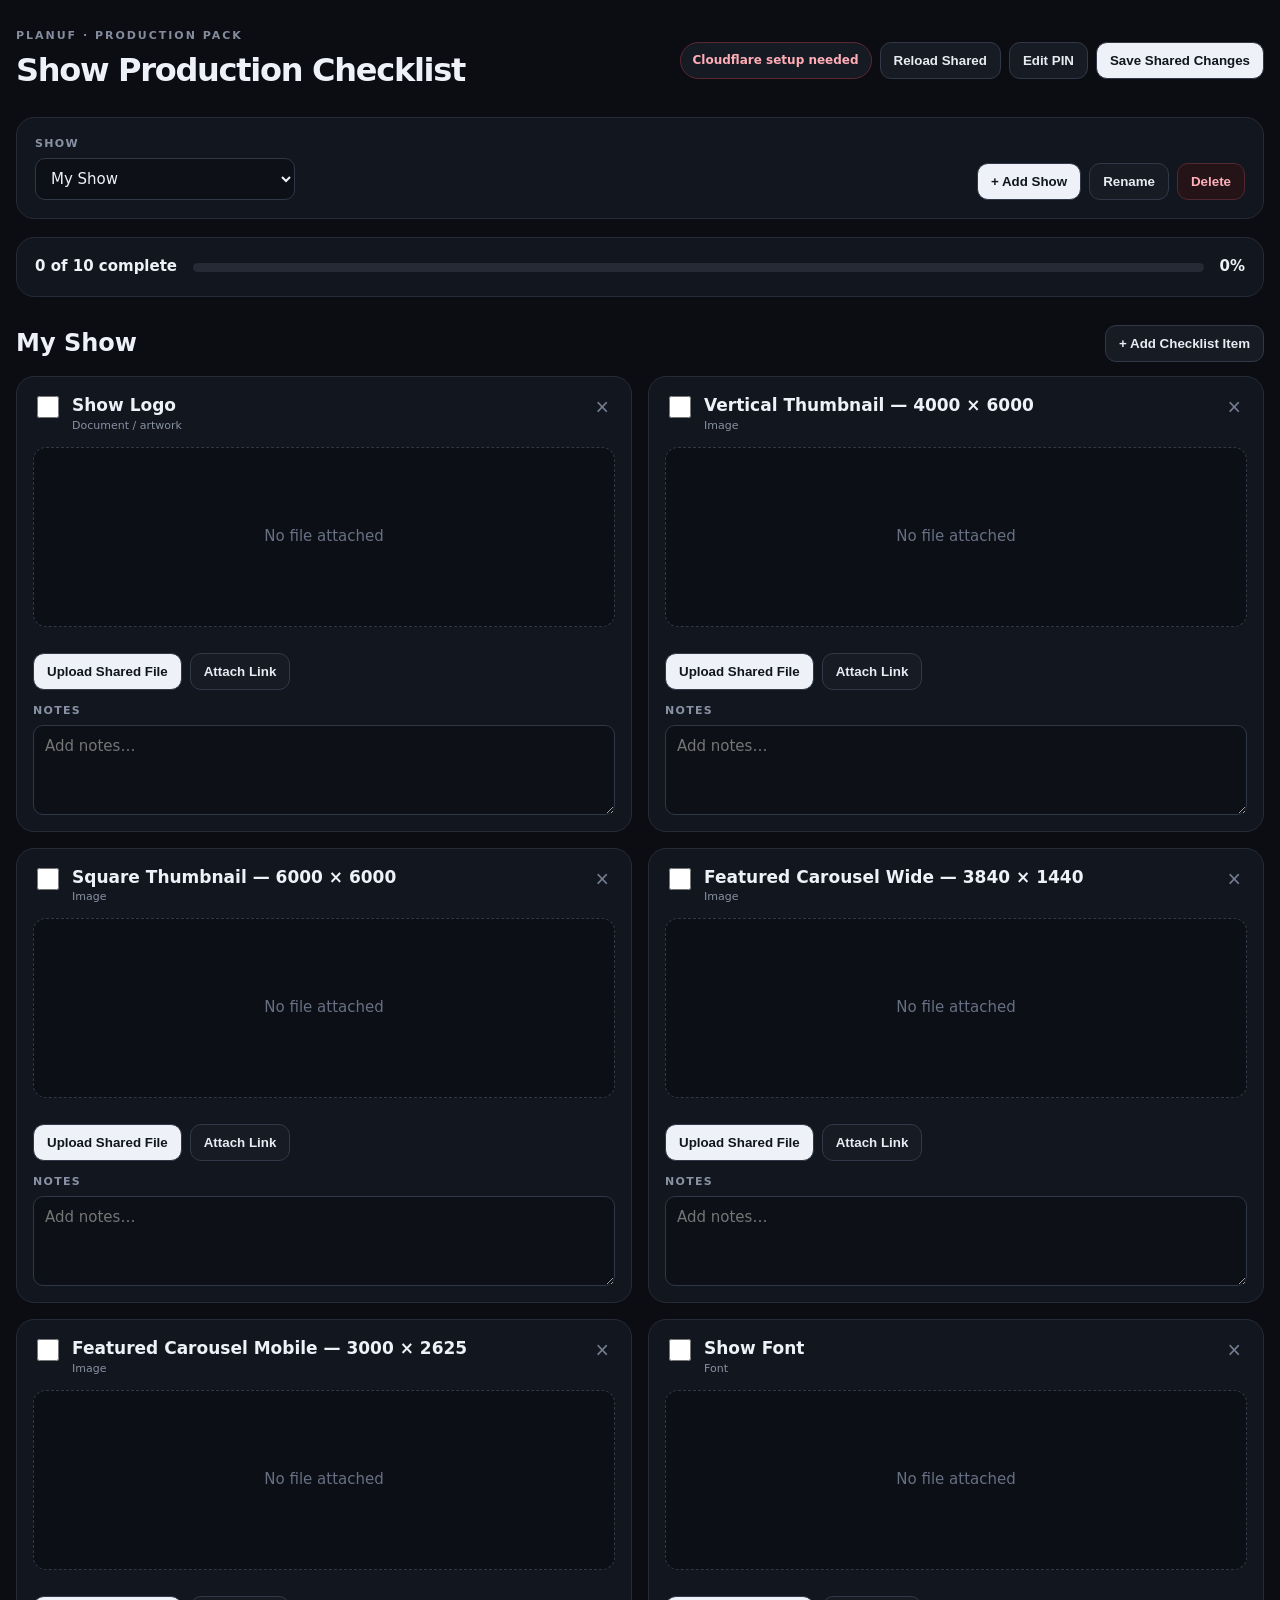
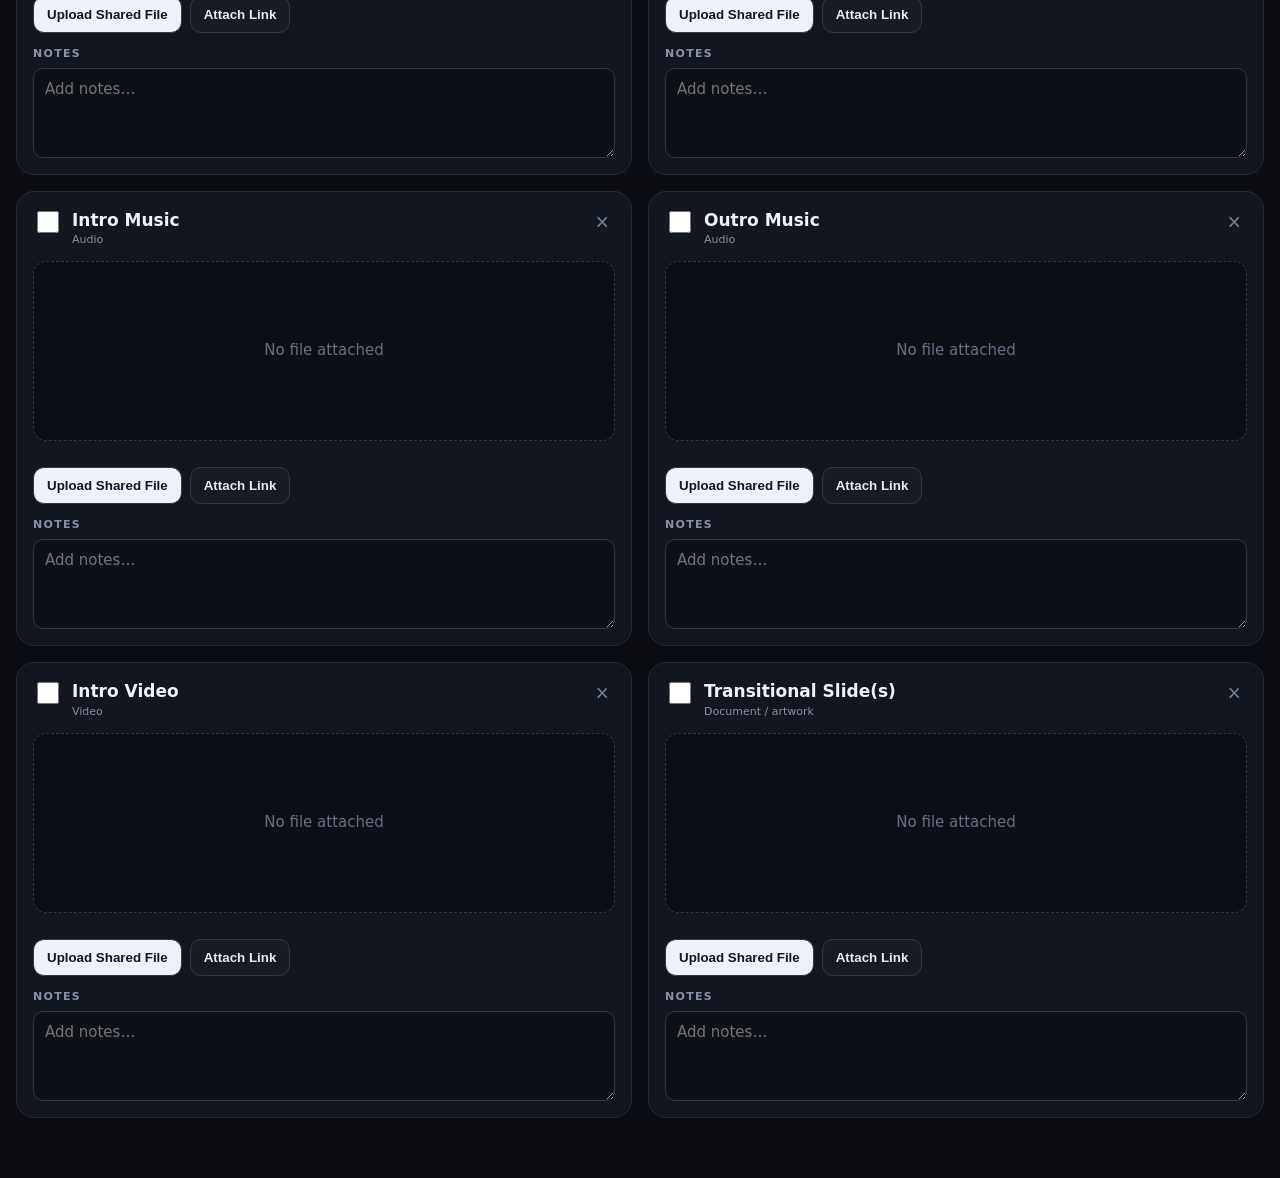
==== checklist/index.html @ 53fc4f77 "Create Planuf app hub and isolate production apps" ====
<!doctype html>
<html lang="en">
<head>
<meta charset="utf-8"><meta name="viewport" content="width=device-width,initial-scale=1"><meta name="theme-color" content="#10131a">
<title>Show Production Checklist</title>
<style>
*{box-sizing:border-box}body{margin:0;background:#0b0d12;color:#eef1f7;font:15px/1.45 Inter,system-ui,-apple-system,sans-serif}.shell{width:min(1280px,calc(100% - 32px));margin:auto;padding:28px 0 60px}.top{display:flex;gap:20px;align-items:center;justify-content:space-between;margin-bottom:24px}.eyebrow{font-size:11px;letter-spacing:.18em;color:#838b9d;font-weight:800}.top h1{margin:3px 0 0;font-size:32px;letter-spacing:-.04em}.actions,.toolbar{display:flex;gap:8px;flex-wrap:wrap}.btn{border:1px solid #313847;background:#eef1f7;color:#11151d;padding:10px 13px;border-radius:11px;font-weight:800;cursor:pointer}.btn.alt{background:#171b24;color:#e8ebf2}.btn.danger{background:#241417;color:#ffb0bb;border-color:#522831}.status{border:1px solid #303646;background:#161a22;color:#9da6b8;border-radius:999px;padding:9px 12px;font-size:12px;font-weight:800}.status.dirty{color:#ffd58a;border-color:#5a4728}.status.ok{color:#92e3b2;border-color:#28503b}.status.bad{color:#ffadb7;border-color:#5d2931}.panel{background:#12161e;border:1px solid #252b37;border-radius:18px;padding:18px}.showbar{display:flex;gap:14px;align-items:end;justify-content:space-between;margin-bottom:18px}.field{display:grid;gap:6px}.field span,.notes span{font-size:11px;text-transform:uppercase;letter-spacing:.12em;color:#8992a5;font-weight:800}select,input,textarea{width:100%;background:#0d1016;color:#eef1f7;border:1px solid #303746;border-radius:10px;padding:10px 11px;font:inherit}.showpick{min-width:260px}.progress{display:grid;grid-template-columns:auto 1fr auto;gap:16px;align-items:center;margin-bottom:28px}.track{height:9px;background:#252a34;border-radius:999px;overflow:hidden}.bar{height:100%;background:#e7eaf0;width:0}.heading{display:flex;justify-content:space-between;align-items:center;margin:0 0 14px}.heading h2{margin:0;font-size:24px}.grid{display:grid;grid-template-columns:repeat(2,minmax(0,1fr));gap:16px}.card{background:#12161e;border:1px solid #252b37;border-radius:18px;padding:16px;display:grid;gap:13px}.cardhead{display:grid;grid-template-columns:auto 1fr auto;gap:10px;align-items:start}.card h3{margin:0;font-size:17px}.kind{font-size:11px;color:#8891a4}.check{width:22px;height:22px}.x{border:0;background:transparent;color:#737d91;font-size:23px;cursor:pointer}.preview{min-height:180px;background:#0c0f15;border:1px dashed #313847;border-radius:13px;display:grid;place-items:center;overflow:hidden;color:#677084;text-align:center;padding:12px}.preview img,.preview video{max-width:100%;max-height:320px}.preview audio{width:100%}.preview iframe{width:100%;height:300px;border:0;background:white}.fontsample{font-size:38px;line-height:1.1;text-align:center;padding:20px}.meta{font-size:12px;color:#8992a5;overflow-wrap:anywhere}.assetbuttons{display:flex;gap:8px;flex-wrap:wrap}.notes{display:grid;gap:6px}.notes textarea{min-height:90px;resize:vertical}.empty{padding:50px;text-align:center;color:#747d90;border:1px dashed #303746;border-radius:18px}.toastbox{position:fixed;right:18px;bottom:18px;display:grid;gap:8px;z-index:20}.toast{background:#e9ecf2;color:#11151d;border-radius:12px;padding:11px 14px;box-shadow:0 12px 35px #0008;max-width:360px}.toast.err{background:#ffbdc5}dialog{background:#151922;color:#eef1f7;border:1px solid #323a49;border-radius:16px;padding:20px;min-width:min(430px,calc(100vw - 30px))}dialog::backdrop{background:#000a}dialog form{display:grid;gap:14px}dialog h2{margin:0}.dialogactions{display:flex;justify-content:flex-end;gap:8px}@media(max-width:760px){.top,.showbar{align-items:stretch;flex-direction:column}.grid{grid-template-columns:1fr}.progress{grid-template-columns:1fr}.showpick{min-width:0}.shell{width:min(100% - 20px,1280px)}}
</style>
</head>
<body>
<div class="shell">
<header class="top"><div><div class="eyebrow">PLANUF · PRODUCTION PACK</div><h1>Show Production Checklist</h1></div><div class="actions"><span id="status" class="status">Loading shared…</span><button id="reload" class="btn alt">Reload Shared</button><button id="pinBtn" class="btn alt">Edit PIN</button><button id="save" class="btn">Save Shared Changes</button></div></header>
<section class="panel showbar"><label class="field showpick"><span>Show</span><select id="shows"></select></label><div class="toolbar"><button id="addShow" class="btn">+ Add Show</button><button id="renameShow" class="btn alt">Rename</button><button id="deleteShow" class="btn danger">Delete</button></div></section>
<section class="panel progress"><strong id="progressText">0 of 0 complete</strong><div class="track"><div id="progressBar" class="bar"></div></div><strong id="progressPct">0%</strong></section>
<section><div class="heading"><h2 id="showTitle">Show</h2><button id="addItem" class="btn alt">+ Add Checklist Item</button></div><div id="grid" class="grid"></div></section>
</div>
<dialog id="pinDialog"><form id="pinForm"><h2>Shared Edit PIN</h2><p>Enter the shared PIN configured in the Cloudflare Worker. It is kept only for this browser tab.</p><label class="field"><span>Edit PIN</span><input id="pin" type="password" required></label><div class="dialogactions"><button id="forgetPin" type="button" class="btn danger">Forget PIN</button><button type="button" class="btn alt" data-close="pinDialog">Cancel</button><button class="btn">Use PIN</button></div></form></dialog>
<script src="./config.js"></script>
<script>
(()=>{'use strict';
const API=String(window.SHOW_CHECKLIST_API_URL||'').replace(/\/$/,'');const CACHE='planuf-checklist-cache-v3',PIN='planuf-checklist-pin-v1',MAX=20*1024*1024;
const defaults=[['Show Logo','document'],['Vertical Thumbnail — 4000 × 6000','image'],['Square Thumbnail — 6000 × 6000','image'],['Featured Carousel Wide — 3840 × 1440','image'],['Featured Carousel Mobile — 3000 × 2625','image'],['Show Font','font'],['Intro Music','audio'],['Outro Music','audio'],['Intro Video','video'],['Transitional Slide(s)','document']];
const label={document:'Document / artwork',image:'Image',font:'Font',audio:'Audio',video:'Video',file:'File'};const accept={document:'.pdf,image/*,.svg',image:'image/*,.svg',font:'.ttf,.otf,.woff,.woff2',audio:'audio/*',video:'video/*',file:'*/*'};
const $=id=>document.getElementById(id);let state=load(),sha='',dirty=false,busy=false;const fonts=[];init();
function id(p){return p+'-'+(crypto.randomUUID?crypto.randomUUID():Date.now()+'-'+Math.random())}function items(){return defaults.map(([title,type])=>({id:id('i'),title,type,done:false,notes:'',file:null}))}function fresh(){const s={id:id('s'),name:'My Show',items:items()};return{version:3,updatedAt:null,activeShowId:s.id,shows:[s]}}function load(){try{const v=JSON.parse(localStorage.getItem(CACHE));if(v?.shows?.length)return v}catch{}return fresh()}function cache(){localStorage.setItem(CACHE,JSON.stringify(state))}function current(){return state.shows.find(s=>s.id===state.activeShowId)||state.shows[0]}function configured(){return API.startsWith('https://')&&!API.includes('PASTE_YOUR_')}
async function init(){bind();normalise();render();await loadShared(false)}function normalise(){if(!state?.shows?.length)state=fresh();if(!state.shows.some(s=>s.id===state.activeShowId))state.activeShowId=state.shows[0].id;state.shows.forEach(s=>{s.id||=id('s');s.name||='Untitled Show';s.items=Array.isArray(s.items)?s.items:[];s.items.forEach(i=>{i.id||=id('i');i.title||='Checklist Item';i.type=label[i.type]?i.type:'file';i.notes||='';i.done=!!i.done})});cache()}
function bind(){$('reload').onclick=()=>loadShared(true);$('save').onclick=saveShared;$('pinBtn').onclick=()=>$('pinDialog').showModal();$('pinForm').onsubmit=e=>{e.preventDefault();sessionStorage.setItem(PIN,$('pin').value.trim());$('pinDialog').close();toast('Edit PIN saved for this tab.')};$('forgetPin').onclick=()=>{sessionStorage.removeItem(PIN);$('pin').value='';toast('Edit PIN forgotten.')};document.querySelectorAll('[data-close]').forEach(b=>b.onclick=()=>$(b.dataset.close).close());$('shows').onchange=e=>{state.activeShowId=e.target.value;cache();render()};$('addShow').onclick=()=>{const n=prompt('Show name');if(!n?.trim())return;const s={id:id('s'),name:n.trim(),items:items()};state.shows.push(s);state.activeShowId=s.id;mark();render()};$('renameShow').onclick=()=>{const s=current(),n=prompt('Show name',s.name);if(!n?.trim())return;s.name=n.trim();mark();render()};$('deleteShow').onclick=()=>{if(state.shows.length<2)return;if(!confirm(`Delete ${current().name}?`))return;state.shows=state.shows.filter(s=>s.id!==state.activeShowId);state.activeShowId=state.shows[0].id;mark();render()};$('addItem').onclick=()=>{const n=prompt('Checklist item name');if(!n?.trim())return;const t=(prompt('Type: document, image, font, audio, video or file','document')||'document').toLowerCase();current().items.push({id:id('i'),title:n.trim(),type:label[t]?t:'file',done:false,notes:'',file:null});mark();render()}}
function mark(){dirty=true;cache();status()}function status(msg,cls=''){const e=$('status');e.className='status'+(cls?' '+cls:'');if(msg){e.textContent=msg;return}if(!configured()){e.textContent='Cloudflare setup needed';e.classList.add('bad')}else if(busy){e.textContent='Working…'}else if(dirty){e.textContent='Unsaved shared changes';e.classList.add('dirty')}else if(state.updatedAt){e.textContent='Shared · '+new Date(state.updatedAt).toLocaleString();e.classList.add('ok')}else e.textContent='Not saved yet'}
function render(){fonts.splice(0).forEach(f=>{try{document.fonts.delete(f)}catch{}});const s=current();$('showTitle').textContent=s.name;document.title=s.name+' — Show Production Checklist';$('shows').replaceChildren(...state.shows.map(x=>{const o=document.createElement('option');o.value=x.id;o.textContent=x.name;o.selected=x.id===s.id;return o}));$('deleteShow').disabled=state.shows.length<2;const done=s.items.filter(i=>i.done).length,p=s.items.length?Math.round(done/s.items.length*100):0;$('progressText').textContent=`${done} of ${s.items.length} complete`;$('progressPct').textContent=p+'%';$('progressBar').style.width=p+'%';const g=$('grid');g.replaceChildren();if(!s.items.length){g.innerHTML='<div class="empty">No checklist items yet.</div>';return}s.items.forEach(i=>g.append(card(s,i)));status()}
function card(show,item){const a=document.createElement('article');a.className='card';a.innerHTML=`<div class="cardhead"><input class="check" type="checkbox"><div><h3></h3><div class="kind"></div></div><button class="x" title="Delete item">×</button></div><div class="preview"><span>No file attached</span></div><div class="meta"></div><div class="assetbuttons"><button class="btn upload">Upload Shared File</button><button class="btn alt link">Attach Link</button><button class="btn alt clear">Remove File</button><input class="picker" type="file" hidden></div><label class="notes"><span>Notes</span><textarea rows="3" placeholder="Add notes…"></textarea></label>`;a.querySelector('h3').textContent=item.title;a.querySelector('.kind').textContent=label[item.type];const c=a.querySelector('.check');c.checked=item.done;c.onchange=()=>{item.done=c.checked;mark();progressOnly()};a.querySelector('.x').onclick=()=>{if(confirm(`Delete ${item.title}?`)){show.items=show.items.filter(x=>x.id!==item.id);mark();render()}};const ta=a.querySelector('textarea');ta.value=item.notes;ta.oninput=()=>{item.notes=ta.value;mark()};const pick=a.querySelector('.picker');pick.accept=accept[item.type]||'*/*';a.querySelector('.upload').onclick=()=>pick.click();pick.onchange=()=>{const f=pick.files?.[0];if(f)upload(show,item,f);pick.value=''};a.querySelector('.link').onclick=()=>{const u=prompt('Paste a direct/public URL',item.file?.url||'');if(!u)return;try{new URL(u)}catch{return toast('That URL is not valid.','err')}item.file={name:decodeURIComponent(u.split('/').pop()?.split('?')[0]||item.title),type:guess(u),url:u,size:0};item.done=true;mark();render()};a.querySelector('.clear').onclick=()=>{item.file=null;item.done=false;mark();render()};a.querySelector('.clear').hidden=!item.file;if(item.file){a.querySelector('.meta').textContent=item.file.name||'Attached file';preview(item,a.querySelector('.preview'))}return a}
function progressOnly(){const s=current(),d=s.items.filter(i=>i.done).length,p=s.items.length?Math.round(d/s.items.length*100):0;$('progressText').textContent=`${d} of ${s.items.length} complete`;$('progressPct').textContent=p+'%';$('progressBar').style.width=p+'%'}
async function getPin(){let p=sessionStorage.getItem(PIN);if(p)return p;$('pinDialog').showModal();return new Promise(r=>{const f=$('pinForm');const done=()=>{f.removeEventListener('submit',done);setTimeout(()=>r(sessionStorage.getItem(PIN)),0)};f.addEventListener('submit',done,{once:true});$('pinDialog').addEventListener('close',()=>setTimeout(()=>r(sessionStorage.getItem(PIN)),0),{once:true})})}
async function loadShared(force){if(!configured()){status();return false}if(force&&dirty&&!confirm('Replace unsaved local changes with the latest shared checklist?'))return false;busy=true;status('Loading shared…');try{const r=await fetch(API+'/state',{cache:'no-store'});if(!r.ok)throw Error('Shared checklist could not be loaded.');const p=await r.json();sha=p.sha||'';if(p.data){state=p.data;dirty=false;normalise();render()}return true}catch(e){toast(e.message,'err');return false}finally{busy=false;status()}}
async function saveShared(){if(!configured())return toast('Cloudflare Worker URL has not been configured yet.','err');const pin=await getPin();if(!pin)return;busy=true;status('Saving shared…');try{state.updatedAt=new Date().toISOString();const r=await fetch(API+'/state',{method:'PUT',headers:{'Content-Type':'application/json','X-Edit-Pin':pin},body:JSON.stringify({data:state,baseSha:sha})});if(r.status===401){sessionStorage.removeItem(PIN);throw Error('The edit PIN was rejected.')}if(r.status===409)throw Error('Someone else saved a newer version. Reload Shared before saving.');const p=await r.json().catch(()=>({}));if(!r.ok)throw Error(p.error||'Shared save failed.');sha=p.sha||sha;dirty=false;cache();toast('Shared checklist saved.');return true}catch(e){dirty=true;toast(e.message,'err');return false}finally{busy=false;status()}}
async function upload(show,item,file){if(file.size>MAX)return toast('That file is over the 20 MB direct-upload limit. Use Attach Link instead.','err');if(!configured())return toast('Cloudflare Worker URL has not been configured yet.','err');const pin=await getPin();if(!pin)return;const fd=new FormData();fd.append('showId',show.id);fd.append('itemId',item.id);fd.append('file',file,file.name);busy=true;status('Uploading shared file…');try{const r=await fetch(API+'/asset',{method:'POST',headers:{'X-Edit-Pin':pin,'X-State-Sha':sha},body:fd});const p=await r.json().catch(()=>({}));if(r.status===401){sessionStorage.removeItem(PIN);throw Error('The edit PIN was rejected.')}if(r.status===409)throw Error('Someone else changed the checklist. Reload Shared first.');if(!r.ok)throw Error(p.error||'Upload failed.');item.file={name:file.name,type:file.type||guess(file.name),size:file.size,path:p.path};item.done=true;mark();render();await saveShared()}catch(e){toast(e.message,'err')}finally{busy=false;status()}}
function url(f){if(f?.url)return f.url;if(f?.path&&configured())return API+'/asset?'+new URLSearchParams({path:f.path,type:f.type||'application/octet-stream'});return''}async function preview(i,box){box.replaceChildren();const u=url(i.file),m=i.file?.type||guess(i.file?.name||'');if(!u)return box.textContent='File unavailable';try{if(i.type==='font'){const fam='f'+i.id.replace(/\W/g,'');const ff=new FontFace(fam,`url("${u}")`);await ff.load();document.fonts.add(ff);fonts.push(ff);const d=document.createElement('div');d.className='fontsample';d.style.fontFamily=fam;d.textContent=current().name;box.append(d)}else if(i.type==='audio'||m.startsWith('audio/')){const e=document.createElement('audio');e.controls=true;e.src=u;box.append(e)}else if(i.type==='video'||m.startsWith('video/')){const e=document.createElement('video');e.controls=true;e.playsInline=true;e.src=u;box.append(e)}else if(i.type==='image'||m.startsWith('image/')){const e=document.createElement('img');e.src=u;e.alt=i.title;box.append(e)}else if(m==='application/pdf'||i.file?.name?.toLowerCase().endsWith('.pdf')){const e=document.createElement('iframe');e.src=u;e.title=i.title;box.append(e)}else{const a=document.createElement('a');a.href=u;a.target='_blank';a.rel='noopener';a.textContent='Open '+(i.file?.name||'file');box.append(a)}}catch{box.textContent='Preview unavailable'} }
function guess(n){const x=String(n).toLowerCase().split('.').pop(),m={pdf:'application/pdf',png:'image/png',jpg:'image/jpeg',jpeg:'image/jpeg',webp:'image/webp',svg:'image/svg+xml',mp3:'audio/mpeg',wav:'audio/wav',m4a:'audio/mp4',mp4:'video/mp4',mov:'video/quicktime',webm:'video/webm',ttf:'font/ttf',otf:'font/otf',woff:'font/woff',woff2:'font/woff2'};return m[x]||'application/octet-stream'}function toast(t,type=''){let b=document.querySelector('.toastbox');if(!b){b=document.createElement('div');b.className='toastbox';document.body.append(b)}const e=document.createElement('div');e.className='toast'+(type?' '+type:'');e.textContent=t;b.append(e);setTimeout(()=>e.remove(),4500)}
})();
</script>
</body></html>
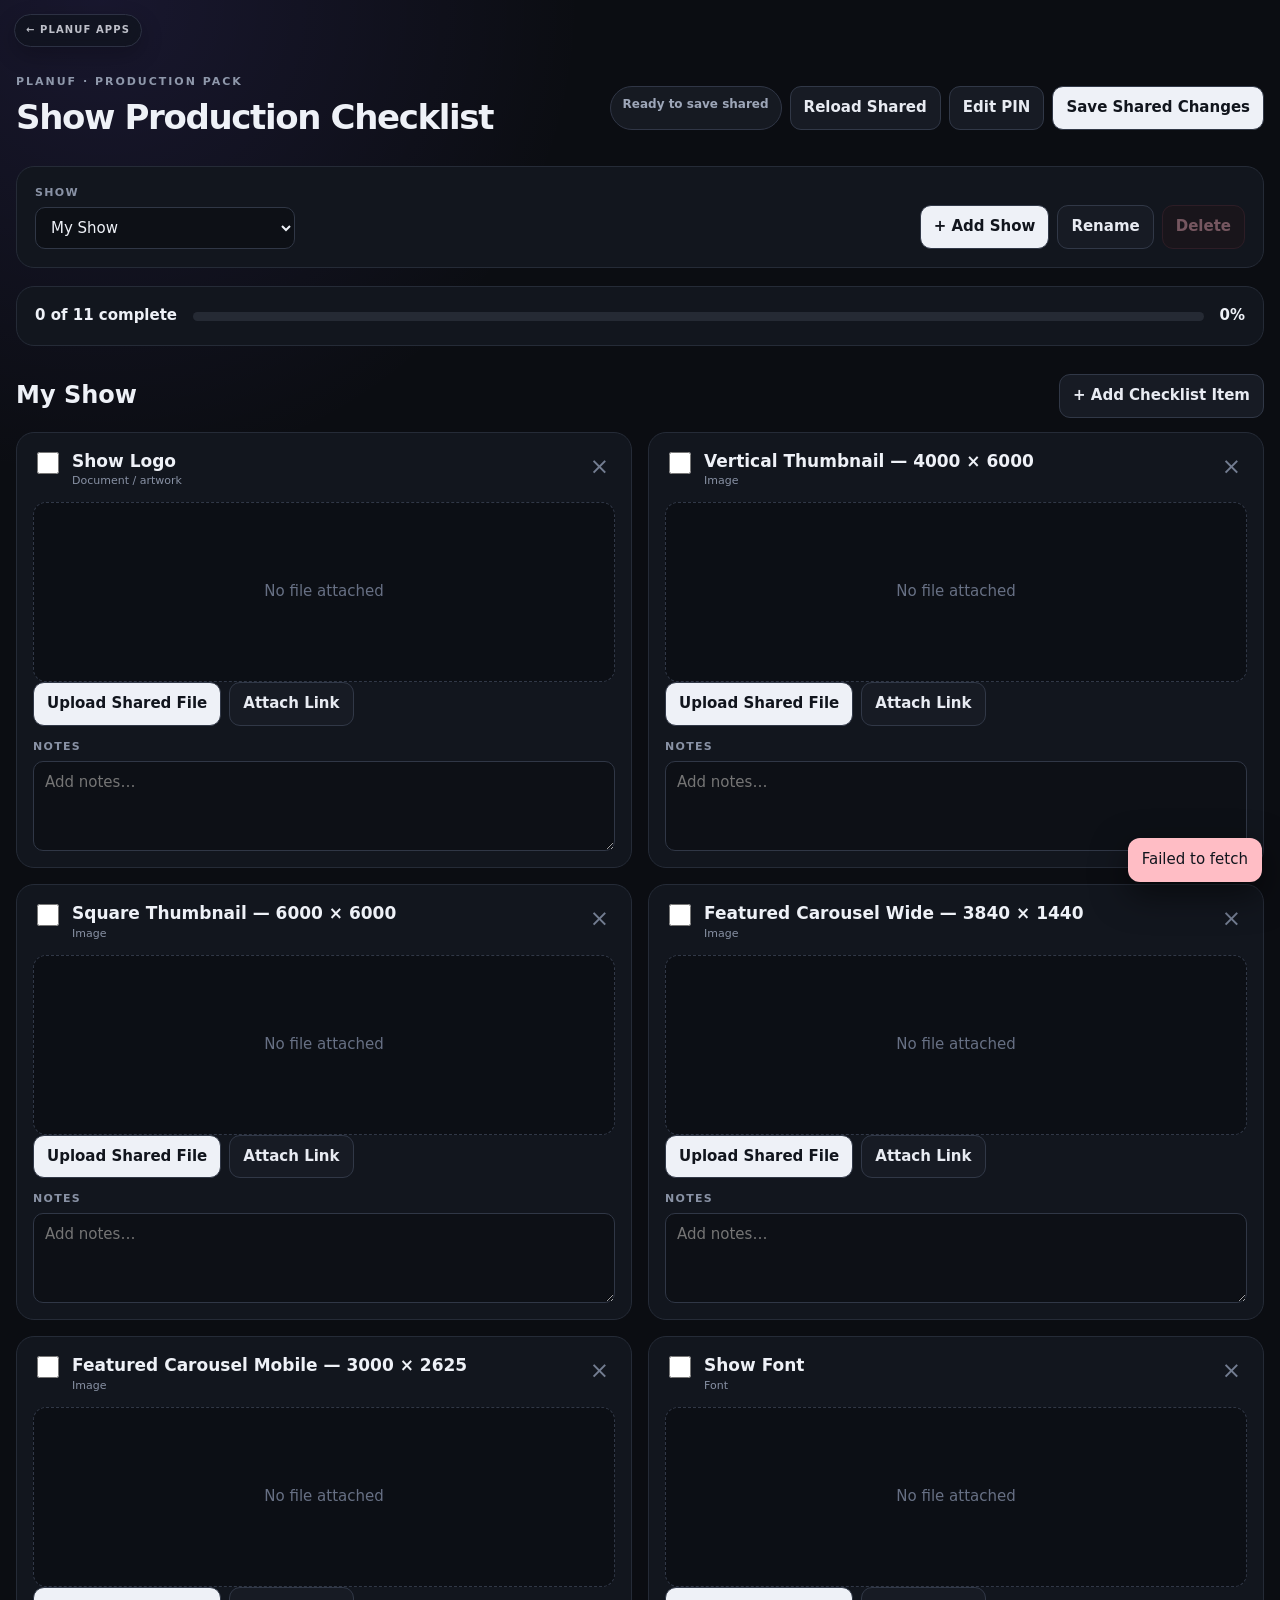
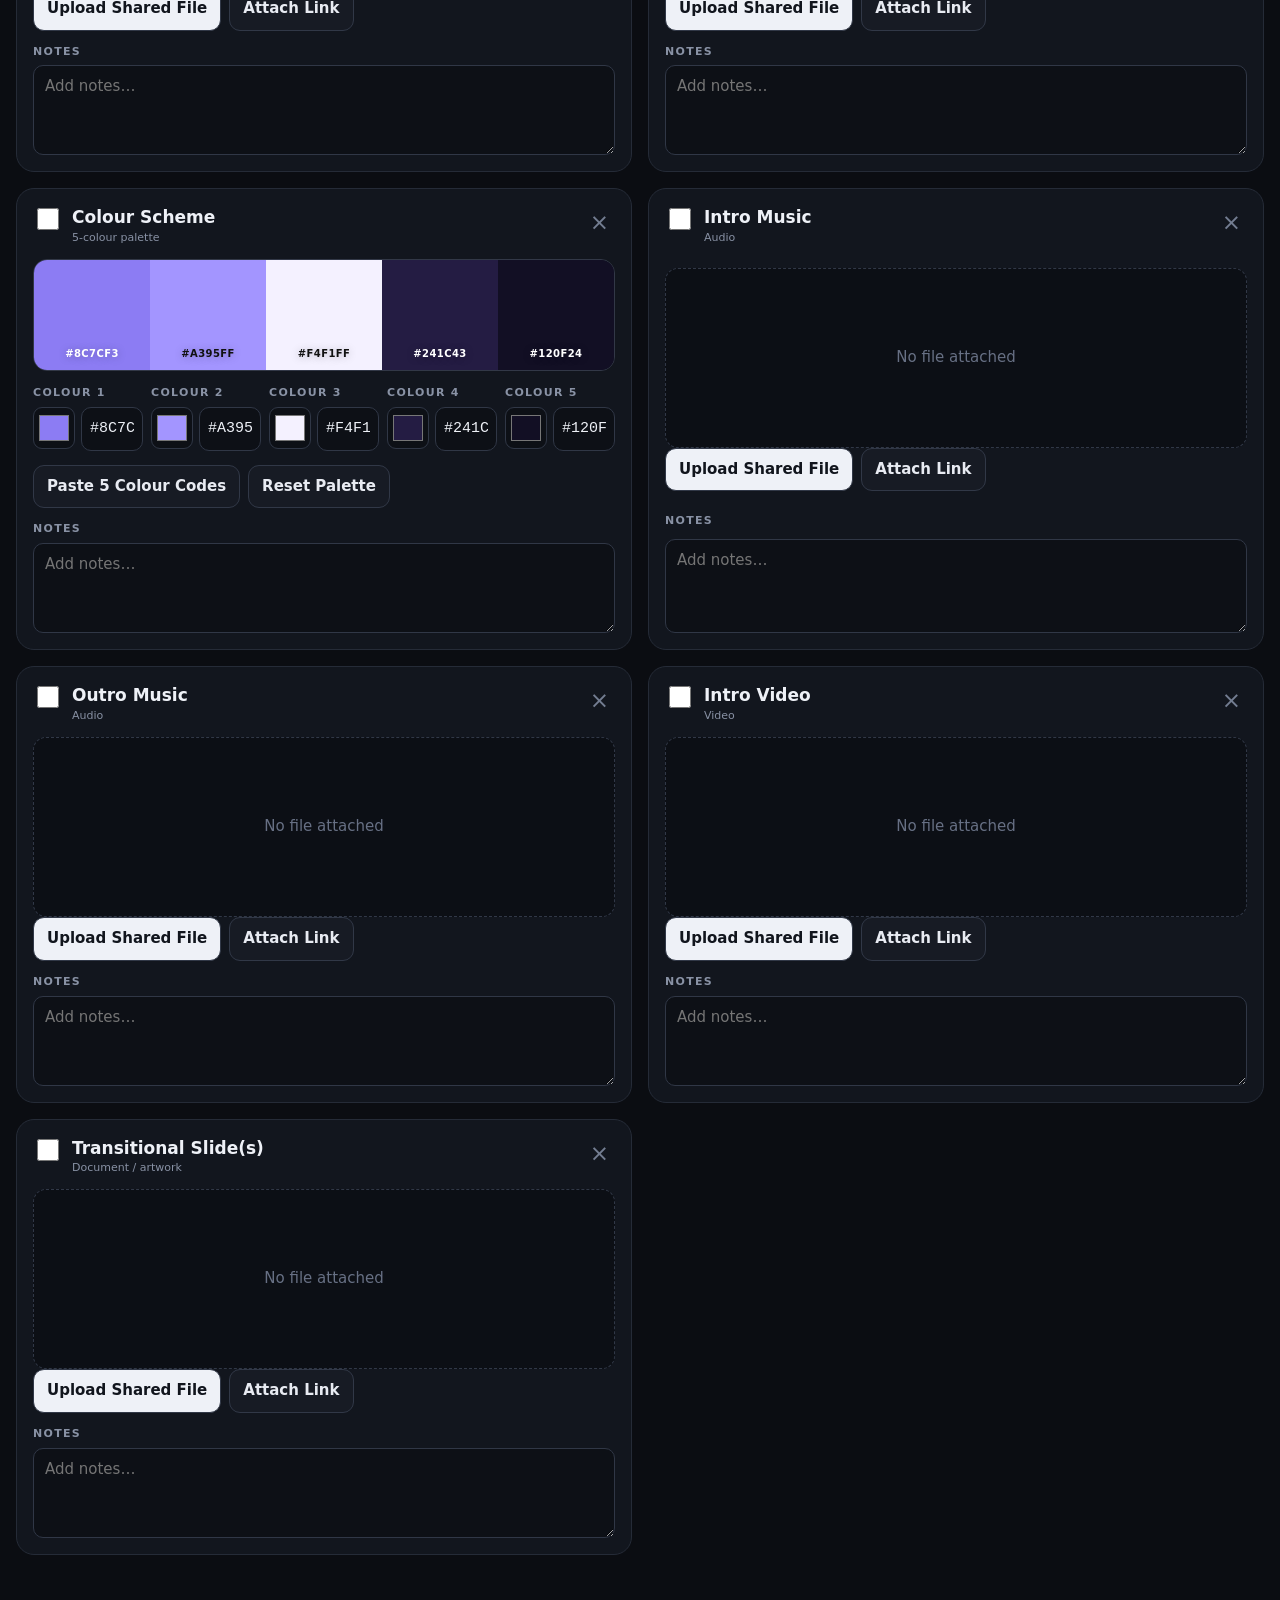
==== commit 0836b960: "Refactor checklist UI and add colour scheme support" ====
--- a/checklist/index.html
+++ b/checklist/index.html
@@ -1,40 +1,42 @@
 <!doctype html>
 <html lang="en">
 <head>
-<meta charset="utf-8"><meta name="viewport" content="width=device-width,initial-scale=1"><meta name="theme-color" content="#10131a">
-<title>Show Production Checklist</title>
-<style>
-*{box-sizing:border-box}body{margin:0;background:#0b0d12;color:#eef1f7;font:15px/1.45 Inter,system-ui,-apple-system,sans-serif}.shell{width:min(1280px,calc(100% - 32px));margin:auto;padding:28px 0 60px}.top{display:flex;gap:20px;align-items:center;justify-content:space-between;margin-bottom:24px}.eyebrow{font-size:11px;letter-spacing:.18em;color:#838b9d;font-weight:800}.top h1{margin:3px 0 0;font-size:32px;letter-spacing:-.04em}.actions,.toolbar{display:flex;gap:8px;flex-wrap:wrap}.btn{border:1px solid #313847;background:#eef1f7;color:#11151d;padding:10px 13px;border-radius:11px;font-weight:800;cursor:pointer}.btn.alt{background:#171b24;color:#e8ebf2}.btn.danger{background:#241417;color:#ffb0bb;border-color:#522831}.status{border:1px solid #303646;background:#161a22;color:#9da6b8;border-radius:999px;padding:9px 12px;font-size:12px;font-weight:800}.status.dirty{color:#ffd58a;border-color:#5a4728}.status.ok{color:#92e3b2;border-color:#28503b}.status.bad{color:#ffadb7;border-color:#5d2931}.panel{background:#12161e;border:1px solid #252b37;border-radius:18px;padding:18px}.showbar{display:flex;gap:14px;align-items:end;justify-content:space-between;margin-bottom:18px}.field{display:grid;gap:6px}.field span,.notes span{font-size:11px;text-transform:uppercase;letter-spacing:.12em;color:#8992a5;font-weight:800}select,input,textarea{width:100%;background:#0d1016;color:#eef1f7;border:1px solid #303746;border-radius:10px;padding:10px 11px;font:inherit}.showpick{min-width:260px}.progress{display:grid;grid-template-columns:auto 1fr auto;gap:16px;align-items:center;margin-bottom:28px}.track{height:9px;background:#252a34;border-radius:999px;overflow:hidden}.bar{height:100%;background:#e7eaf0;width:0}.heading{display:flex;justify-content:space-between;align-items:center;margin:0 0 14px}.heading h2{margin:0;font-size:24px}.grid{display:grid;grid-template-columns:repeat(2,minmax(0,1fr));gap:16px}.card{background:#12161e;border:1px solid #252b37;border-radius:18px;padding:16px;display:grid;gap:13px}.cardhead{display:grid;grid-template-columns:auto 1fr auto;gap:10px;align-items:start}.card h3{margin:0;font-size:17px}.kind{font-size:11px;color:#8891a4}.check{width:22px;height:22px}.x{border:0;background:transparent;color:#737d91;font-size:23px;cursor:pointer}.preview{min-height:180px;background:#0c0f15;border:1px dashed #313847;border-radius:13px;display:grid;place-items:center;overflow:hidden;color:#677084;text-align:center;padding:12px}.preview img,.preview video{max-width:100%;max-height:320px}.preview audio{width:100%}.preview iframe{width:100%;height:300px;border:0;background:white}.fontsample{font-size:38px;line-height:1.1;text-align:center;padding:20px}.meta{font-size:12px;color:#8992a5;overflow-wrap:anywhere}.assetbuttons{display:flex;gap:8px;flex-wrap:wrap}.notes{display:grid;gap:6px}.notes textarea{min-height:90px;resize:vertical}.empty{padding:50px;text-align:center;color:#747d90;border:1px dashed #303746;border-radius:18px}.toastbox{position:fixed;right:18px;bottom:18px;display:grid;gap:8px;z-index:20}.toast{background:#e9ecf2;color:#11151d;border-radius:12px;padding:11px 14px;box-shadow:0 12px 35px #0008;max-width:360px}.toast.err{background:#ffbdc5}dialog{background:#151922;color:#eef1f7;border:1px solid #323a49;border-radius:16px;padding:20px;min-width:min(430px,calc(100vw - 30px))}dialog::backdrop{background:#000a}dialog form{display:grid;gap:14px}dialog h2{margin:0}.dialogactions{display:flex;justify-content:flex-end;gap:8px}@media(max-width:760px){.top,.showbar{align-items:stretch;flex-direction:column}.grid{grid-template-columns:1fr}.progress{grid-template-columns:1fr}.showpick{min-width:0}.shell{width:min(100% - 20px,1280px)}}
-</style>
+  <meta charset="utf-8">
+  <meta name="viewport" content="width=device-width,initial-scale=1,viewport-fit=cover">
+  <meta name="theme-color" content="#0b0d12">
+  <meta http-equiv="Cache-Control" content="no-cache, no-store, must-revalidate">
+  <title>Show Production Checklist</title>
+  <link rel="stylesheet" href="./styles.css?v=4">
 </head>
 <body>
-<div class="shell">
-<header class="top"><div><div class="eyebrow">PLANUF · PRODUCTION PACK</div><h1>Show Production Checklist</h1></div><div class="actions"><span id="status" class="status">Loading shared…</span><button id="reload" class="btn alt">Reload Shared</button><button id="pinBtn" class="btn alt">Edit PIN</button><button id="save" class="btn">Save Shared Changes</button></div></header>
-<section class="panel showbar"><label class="field showpick"><span>Show</span><select id="shows"></select></label><div class="toolbar"><button id="addShow" class="btn">+ Add Show</button><button id="renameShow" class="btn alt">Rename</button><button id="deleteShow" class="btn danger">Delete</button></div></section>
-<section class="panel progress"><strong id="progressText">0 of 0 complete</strong><div class="track"><div id="progressBar" class="bar"></div></div><strong id="progressPct">0%</strong></section>
-<section><div class="heading"><h2 id="showTitle">Show</h2><button id="addItem" class="btn alt">+ Add Checklist Item</button></div><div id="grid" class="grid"></div></section>
-</div>
-<dialog id="pinDialog"><form id="pinForm"><h2>Shared Edit PIN</h2><p>Enter the shared PIN configured in the Cloudflare Worker. It is kept only for this browser tab.</p><label class="field"><span>Edit PIN</span><input id="pin" type="password" required></label><div class="dialogactions"><button id="forgetPin" type="button" class="btn danger">Forget PIN</button><button type="button" class="btn alt" data-close="pinDialog">Cancel</button><button class="btn">Use PIN</button></div></form></dialog>
-<script src="./config.js"></script>
-<script>
-(()=>{'use strict';
-const API=String(window.SHOW_CHECKLIST_API_URL||'').replace(/\/$/,'');const CACHE='planuf-checklist-cache-v3',PIN='planuf-checklist-pin-v1',MAX=20*1024*1024;
-const defaults=[['Show Logo','document'],['Vertical Thumbnail — 4000 × 6000','image'],['Square Thumbnail — 6000 × 6000','image'],['Featured Carousel Wide — 3840 × 1440','image'],['Featured Carousel Mobile — 3000 × 2625','image'],['Show Font','font'],['Intro Music','audio'],['Outro Music','audio'],['Intro Video','video'],['Transitional Slide(s)','document']];
-const label={document:'Document / artwork',image:'Image',font:'Font',audio:'Audio',video:'Video',file:'File'};const accept={document:'.pdf,image/*,.svg',image:'image/*,.svg',font:'.ttf,.otf,.woff,.woff2',audio:'audio/*',video:'video/*',file:'*/*'};
-const $=id=>document.getElementById(id);let state=load(),sha='',dirty=false,busy=false;const fonts=[];init();
-function id(p){return p+'-'+(crypto.randomUUID?crypto.randomUUID():Date.now()+'-'+Math.random())}function items(){return defaults.map(([title,type])=>({id:id('i'),title,type,done:false,notes:'',file:null}))}function fresh(){const s={id:id('s'),name:'My Show',items:items()};return{version:3,updatedAt:null,activeShowId:s.id,shows:[s]}}function load(){try{const v=JSON.parse(localStorage.getItem(CACHE));if(v?.shows?.length)return v}catch{}return fresh()}function cache(){localStorage.setItem(CACHE,JSON.stringify(state))}function current(){return state.shows.find(s=>s.id===state.activeShowId)||state.shows[0]}function configured(){return API.startsWith('https://')&&!API.includes('PASTE_YOUR_')}
-async function init(){bind();normalise();render();await loadShared(false)}function normalise(){if(!state?.shows?.length)state=fresh();if(!state.shows.some(s=>s.id===state.activeShowId))state.activeShowId=state.shows[0].id;state.shows.forEach(s=>{s.id||=id('s');s.name||='Untitled Show';s.items=Array.isArray(s.items)?s.items:[];s.items.forEach(i=>{i.id||=id('i');i.title||='Checklist Item';i.type=label[i.type]?i.type:'file';i.notes||='';i.done=!!i.done})});cache()}
-function bind(){$('reload').onclick=()=>loadShared(true);$('save').onclick=saveShared;$('pinBtn').onclick=()=>$('pinDialog').showModal();$('pinForm').onsubmit=e=>{e.preventDefault();sessionStorage.setItem(PIN,$('pin').value.trim());$('pinDialog').close();toast('Edit PIN saved for this tab.')};$('forgetPin').onclick=()=>{sessionStorage.removeItem(PIN);$('pin').value='';toast('Edit PIN forgotten.')};document.querySelectorAll('[data-close]').forEach(b=>b.onclick=()=>$(b.dataset.close).close());$('shows').onchange=e=>{state.activeShowId=e.target.value;cache();render()};$('addShow').onclick=()=>{const n=prompt('Show name');if(!n?.trim())return;const s={id:id('s'),name:n.trim(),items:items()};state.shows.push(s);state.activeShowId=s.id;mark();render()};$('renameShow').onclick=()=>{const s=current(),n=prompt('Show name',s.name);if(!n?.trim())return;s.name=n.trim();mark();render()};$('deleteShow').onclick=()=>{if(state.shows.length<2)return;if(!confirm(`Delete ${current().name}?`))return;state.shows=state.shows.filter(s=>s.id!==state.activeShowId);state.activeShowId=state.shows[0].id;mark();render()};$('addItem').onclick=()=>{const n=prompt('Checklist item name');if(!n?.trim())return;const t=(prompt('Type: document, image, font, audio, video or file','document')||'document').toLowerCase();current().items.push({id:id('i'),title:n.trim(),type:label[t]?t:'file',done:false,notes:'',file:null});mark();render()}}
-function mark(){dirty=true;cache();status()}function status(msg,cls=''){const e=$('status');e.className='status'+(cls?' '+cls:'');if(msg){e.textContent=msg;return}if(!configured()){e.textContent='Cloudflare setup needed';e.classList.add('bad')}else if(busy){e.textContent='Working…'}else if(dirty){e.textContent='Unsaved shared changes';e.classList.add('dirty')}else if(state.updatedAt){e.textContent='Shared · '+new Date(state.updatedAt).toLocaleString();e.classList.add('ok')}else e.textContent='Not saved yet'}
-function render(){fonts.splice(0).forEach(f=>{try{document.fonts.delete(f)}catch{}});const s=current();$('showTitle').textContent=s.name;document.title=s.name+' — Show Production Checklist';$('shows').replaceChildren(...state.shows.map(x=>{const o=document.createElement('option');o.value=x.id;o.textContent=x.name;o.selected=x.id===s.id;return o}));$('deleteShow').disabled=state.shows.length<2;const done=s.items.filter(i=>i.done).length,p=s.items.length?Math.round(done/s.items.length*100):0;$('progressText').textContent=`${done} of ${s.items.length} complete`;$('progressPct').textContent=p+'%';$('progressBar').style.width=p+'%';const g=$('grid');g.replaceChildren();if(!s.items.length){g.innerHTML='<div class="empty">No checklist items yet.</div>';return}s.items.forEach(i=>g.append(card(s,i)));status()}
-function card(show,item){const a=document.createElement('article');a.className='card';a.innerHTML=`<div class="cardhead"><input class="check" type="checkbox"><div><h3></h3><div class="kind"></div></div><button class="x" title="Delete item">×</button></div><div class="preview"><span>No file attached</span></div><div class="meta"></div><div class="assetbuttons"><button class="btn upload">Upload Shared File</button><button class="btn alt link">Attach Link</button><button class="btn alt clear">Remove File</button><input class="picker" type="file" hidden></div><label class="notes"><span>Notes</span><textarea rows="3" placeholder="Add notes…"></textarea></label>`;a.querySelector('h3').textContent=item.title;a.querySelector('.kind').textContent=label[item.type];const c=a.querySelector('.check');c.checked=item.done;c.onchange=()=>{item.done=c.checked;mark();progressOnly()};a.querySelector('.x').onclick=()=>{if(confirm(`Delete ${item.title}?`)){show.items=show.items.filter(x=>x.id!==item.id);mark();render()}};const ta=a.querySelector('textarea');ta.value=item.notes;ta.oninput=()=>{item.notes=ta.value;mark()};const pick=a.querySelector('.picker');pick.accept=accept[item.type]||'*/*';a.querySelector('.upload').onclick=()=>pick.click();pick.onchange=()=>{const f=pick.files?.[0];if(f)upload(show,item,f);pick.value=''};a.querySelector('.link').onclick=()=>{const u=prompt('Paste a direct/public URL',item.file?.url||'');if(!u)return;try{new URL(u)}catch{return toast('That URL is not valid.','err')}item.file={name:decodeURIComponent(u.split('/').pop()?.split('?')[0]||item.title),type:guess(u),url:u,size:0};item.done=true;mark();render()};a.querySelector('.clear').onclick=()=>{item.file=null;item.done=false;mark();render()};a.querySelector('.clear').hidden=!item.file;if(item.file){a.querySelector('.meta').textContent=item.file.name||'Attached file';preview(item,a.querySelector('.preview'))}return a}
-function progressOnly(){const s=current(),d=s.items.filter(i=>i.done).length,p=s.items.length?Math.round(d/s.items.length*100):0;$('progressText').textContent=`${d} of ${s.items.length} complete`;$('progressPct').textContent=p+'%';$('progressBar').style.width=p+'%'}
-async function getPin(){let p=sessionStorage.getItem(PIN);if(p)return p;$('pinDialog').showModal();return new Promise(r=>{const f=$('pinForm');const done=()=>{f.removeEventListener('submit',done);setTimeout(()=>r(sessionStorage.getItem(PIN)),0)};f.addEventListener('submit',done,{once:true});$('pinDialog').addEventListener('close',()=>setTimeout(()=>r(sessionStorage.getItem(PIN)),0),{once:true})})}
-async function loadShared(force){if(!configured()){status();return false}if(force&&dirty&&!confirm('Replace unsaved local changes with the latest shared checklist?'))return false;busy=true;status('Loading shared…');try{const r=await fetch(API+'/state',{cache:'no-store'});if(!r.ok)throw Error('Shared checklist could not be loaded.');const p=await r.json();sha=p.sha||'';if(p.data){state=p.data;dirty=false;normalise();render()}return true}catch(e){toast(e.message,'err');return false}finally{busy=false;status()}}
-async function saveShared(){if(!configured())return toast('Cloudflare Worker URL has not been configured yet.','err');const pin=await getPin();if(!pin)return;busy=true;status('Saving shared…');try{state.updatedAt=new Date().toISOString();const r=await fetch(API+'/state',{method:'PUT',headers:{'Content-Type':'application/json','X-Edit-Pin':pin},body:JSON.stringify({data:state,baseSha:sha})});if(r.status===401){sessionStorage.removeItem(PIN);throw Error('The edit PIN was rejected.')}if(r.status===409)throw Error('Someone else saved a newer version. Reload Shared before saving.');const p=await r.json().catch(()=>({}));if(!r.ok)throw Error(p.error||'Shared save failed.');sha=p.sha||sha;dirty=false;cache();toast('Shared checklist saved.');return true}catch(e){dirty=true;toast(e.message,'err');return false}finally{busy=false;status()}}
-async function upload(show,item,file){if(file.size>MAX)return toast('That file is over the 20 MB direct-upload limit. Use Attach Link instead.','err');if(!configured())return toast('Cloudflare Worker URL has not been configured yet.','err');const pin=await getPin();if(!pin)return;const fd=new FormData();fd.append('showId',show.id);fd.append('itemId',item.id);fd.append('file',file,file.name);busy=true;status('Uploading shared file…');try{const r=await fetch(API+'/asset',{method:'POST',headers:{'X-Edit-Pin':pin,'X-State-Sha':sha},body:fd});const p=await r.json().catch(()=>({}));if(r.status===401){sessionStorage.removeItem(PIN);throw Error('The edit PIN was rejected.')}if(r.status===409)throw Error('Someone else changed the checklist. Reload Shared first.');if(!r.ok)throw Error(p.error||'Upload failed.');item.file={name:file.name,type:file.type||guess(file.name),size:file.size,path:p.path};item.done=true;mark();render();await saveShared()}catch(e){toast(e.message,'err')}finally{busy=false;status()}}
-function url(f){if(f?.url)return f.url;if(f?.path&&configured())return API+'/asset?'+new URLSearchParams({path:f.path,type:f.type||'application/octet-stream'});return''}async function preview(i,box){box.replaceChildren();const u=url(i.file),m=i.file?.type||guess(i.file?.name||'');if(!u)return box.textContent='File unavailable';try{if(i.type==='font'){const fam='f'+i.id.replace(/\W/g,'');const ff=new FontFace(fam,`url("${u}")`);await ff.load();document.fonts.add(ff);fonts.push(ff);const d=document.createElement('div');d.className='fontsample';d.style.fontFamily=fam;d.textContent=current().name;box.append(d)}else if(i.type==='audio'||m.startsWith('audio/')){const e=document.createElement('audio');e.controls=true;e.src=u;box.append(e)}else if(i.type==='video'||m.startsWith('video/')){const e=document.createElement('video');e.controls=true;e.playsInline=true;e.src=u;box.append(e)}else if(i.type==='image'||m.startsWith('image/')){const e=document.createElement('img');e.src=u;e.alt=i.title;box.append(e)}else if(m==='application/pdf'||i.file?.name?.toLowerCase().endsWith('.pdf')){const e=document.createElement('iframe');e.src=u;e.title=i.title;box.append(e)}else{const a=document.createElement('a');a.href=u;a.target='_blank';a.rel='noopener';a.textContent='Open '+(i.file?.name||'file');box.append(a)}}catch{box.textContent='Preview unavailable'} }
-function guess(n){const x=String(n).toLowerCase().split('.').pop(),m={pdf:'application/pdf',png:'image/png',jpg:'image/jpeg',jpeg:'image/jpeg',webp:'image/webp',svg:'image/svg+xml',mp3:'audio/mpeg',wav:'audio/wav',m4a:'audio/mp4',mp4:'video/mp4',mov:'video/quicktime',webm:'video/webm',ttf:'font/ttf',otf:'font/otf',woff:'font/woff',woff2:'font/woff2'};return m[x]||'application/octet-stream'}function toast(t,type=''){let b=document.querySelector('.toastbox');if(!b){b=document.createElement('div');b.className='toastbox';document.body.append(b)}const e=document.createElement('div');e.className='toast'+(type?' '+type:'');e.textContent=t;b.append(e);setTimeout(()=>e.remove(),4500)}
-})();
-</script>
-</body></html>
+  <a class="planuf-hub-link" href="../">← PLANUF APPS</a>
+  <div class="shell">
+    <header class="top">
+      <div><div class="eyebrow">PLANUF · PRODUCTION PACK</div><h1>Show Production Checklist</h1></div>
+      <div class="actions">
+        <span id="status" class="status">Loading shared…</span>
+        <button id="reload" class="btn alt" type="button">Reload Shared</button>
+        <button id="pinBtn" class="btn alt" type="button">Edit PIN</button>
+        <button id="save" class="btn" type="button">Save Shared Changes</button>
+      </div>
+    </header>
+    <section class="panel showbar">
+      <label class="field showpick"><span>Show</span><select id="shows"></select></label>
+      <div class="toolbar"><button id="addShow" class="btn" type="button">+ Add Show</button><button id="renameShow" class="btn alt" type="button">Rename</button><button id="deleteShow" class="btn danger" type="button">Delete</button></div>
+    </section>
+    <section class="panel progress"><strong id="progressText">0 of 0 complete</strong><div class="track"><div id="progressBar" class="bar"></div></div><strong id="progressPct">0%</strong></section>
+    <section><div class="heading"><h2 id="showTitle">Show</h2><button id="addItem" class="btn alt" type="button">+ Add Checklist Item</button></div><div id="grid" class="grid"></div></section>
+  </div>
+  <div id="toastbox" class="toastbox" aria-live="polite"></div>
+  <dialog id="pinDialog">
+    <form id="pinForm">
+      <h2>Shared Edit PIN</h2>
+      <p>Enter the same EDIT_PIN stored in the checklist Cloudflare Worker. It stays only in this browser tab.</p>
+      <label class="field"><span>Edit PIN</span><input id="pin" type="password" autocomplete="off" required></label>
+      <div class="dialogactions"><button id="forgetPin" type="button" class="btn danger">Forget PIN</button><button type="button" class="btn alt" data-close="pinDialog">Cancel</button><button class="btn" type="submit">Use PIN</button></div>
+    </form>
+  </dialog>
+  <script src="./config.js?v=4"></script>
+  <script src="./app.js?v=4"></script>
+</body>
+</html>
--- a/checklist/styles.css
+++ b/checklist/styles.css
@@ -0,0 +1,6 @@
+*{box-sizing:border-box}
+:root{font-family:Inter,ui-sans-serif,system-ui,-apple-system,BlinkMacSystemFont,"Segoe UI",sans-serif;color:#eef1f7;background:#0b0d12}
+body{margin:0;background:radial-gradient(circle at 8% 0,rgba(124,97,255,.12),transparent 30rem),#0b0d12;color:#eef1f7;font-size:15px;line-height:1.45}
+button,input,select,textarea{font:inherit}.shell{width:min(1280px,calc(100% - 32px));margin:auto;padding:74px 0 60px}.planuf-hub-link{position:fixed;left:14px;top:14px;z-index:1000;display:inline-flex;align-items:center;padding:8px 11px;border:1px solid #343b4b;border-radius:999px;background:rgba(17,21,29,.88);color:#eef1f7;text-decoration:none;font-size:10px;font-weight:800;letter-spacing:.11em;backdrop-filter:blur(12px);box-shadow:0 8px 24px #0005;opacity:.78}.planuf-hub-link:hover{opacity:1}.top{display:flex;gap:20px;align-items:center;justify-content:space-between;margin-bottom:24px}.eyebrow{font-size:11px;letter-spacing:.18em;color:#8f98ab;font-weight:800}.top h1{margin:3px 0 0;font-size:34px;letter-spacing:-.04em}.actions,.toolbar,.assetbuttons{display:flex;gap:8px;flex-wrap:wrap}.btn{border:1px solid #313847;background:#eef1f7;color:#11151d;padding:10px 13px;border-radius:11px;font-weight:800;cursor:pointer}.btn.alt{background:#171b24;color:#e8ebf2}.btn.danger{background:#241417;color:#ffb0bb;border-color:#522831}.btn:disabled{opacity:.42;cursor:not-allowed}.status{border:1px solid #303646;background:#161a22;color:#9da6b8;border-radius:999px;padding:9px 12px;font-size:12px;font-weight:800}.status.dirty{color:#ffd58a;border-color:#5a4728}.status.ok{color:#92e3b2;border-color:#28503b}.status.bad{color:#ffadb7;border-color:#5d2931}.panel{background:#12161e;border:1px solid #252b37;border-radius:18px;padding:18px}.showbar{display:flex;gap:14px;align-items:end;justify-content:space-between;margin-bottom:18px}.field{display:grid;gap:6px}.field span,.notes span,.colour-field>span{font-size:11px;text-transform:uppercase;letter-spacing:.12em;color:#8992a5;font-weight:800}select,input,textarea{width:100%;background:#0d1016;color:#eef1f7;border:1px solid #303746;border-radius:10px;padding:10px 11px}.showpick{min-width:260px}.progress{display:grid;grid-template-columns:auto 1fr auto;gap:16px;align-items:center;margin-bottom:28px}.track{height:9px;background:#252a34;border-radius:999px;overflow:hidden}.bar{height:100%;background:linear-gradient(90deg,#8c7cf3,#b2a8ff);width:0;transition:width .2s}.heading{display:flex;justify-content:space-between;align-items:center;margin:0 0 14px}.heading h2{margin:0;font-size:24px}.grid{display:grid;grid-template-columns:repeat(2,minmax(0,1fr));gap:16px}.card{background:#12161e;border:1px solid #252b37;border-radius:18px;padding:16px;display:grid;gap:13px}.cardhead{display:grid;grid-template-columns:auto 1fr auto;gap:10px;align-items:start}.card h3{margin:0;font-size:17px}.kind{font-size:11px;color:#8891a4}.check{width:22px;height:22px;accent-color:#8c7cf3}.x{border:0;background:transparent;color:#737d91;font-size:23px;cursor:pointer}.content-slot{display:grid;gap:12px}.preview{min-height:180px;background:#0c0f15;border:1px dashed #313847;border-radius:13px;display:grid;place-items:center;overflow:hidden;color:#677084;text-align:center;padding:12px}.preview img,.preview video{max-width:100%;max-height:320px}.preview audio{width:100%}.preview iframe{width:100%;height:300px;border:0;background:white}.fontsample{font-size:38px;line-height:1.1;text-align:center;padding:20px}.meta{font-size:12px;color:#8992a5;overflow-wrap:anywhere}.notes{display:grid;gap:6px}.notes textarea{min-height:90px;resize:vertical}.palette-editor{display:grid;gap:14px}.palette-strip{display:grid;grid-template-columns:repeat(5,1fr);min-height:112px;border-radius:14px;overflow:hidden;border:1px solid #323847}.palette-swatch{position:relative;display:flex;align-items:flex-end;justify-content:center;padding:9px 5px;min-width:0}.palette-swatch span{font-size:10px;font-weight:900;letter-spacing:.04em;text-shadow:0 1px 8px #0004}.palette-fields{display:grid;grid-template-columns:repeat(5,minmax(0,1fr));gap:8px}.colour-field{display:grid;gap:6px}.colour-controls{display:grid;grid-template-columns:42px minmax(0,1fr);gap:6px}.colour-picker{height:42px;padding:3px;border-radius:9px;cursor:pointer}.colour-code{font-family:ui-monospace,SFMono-Regular,Menlo,monospace;text-transform:uppercase;padding-inline:8px}.empty{padding:50px;text-align:center;color:#747d90;border:1px dashed #303746;border-radius:18px}.toastbox{position:fixed;right:18px;bottom:18px;display:grid;gap:8px;z-index:2000}.toast{background:#e9ecf2;color:#11151d;border-radius:12px;padding:11px 14px;box-shadow:0 12px 35px #0008;max-width:380px}.toast.err{background:#ffbdc5}dialog{background:#151922;color:#eef1f7;border:1px solid #323a49;border-radius:16px;padding:20px;min-width:min(430px,calc(100vw - 30px))}dialog::backdrop{background:#000a}dialog form{display:grid;gap:14px}dialog h2{margin:0}.dialogactions{display:flex;justify-content:flex-end;gap:8px;flex-wrap:wrap}
+@media(max-width:900px){.palette-fields{grid-template-columns:repeat(2,minmax(0,1fr))}.palette-strip{min-height:90px}}
+@media(max-width:760px){.shell{width:min(100% - 20px,1280px);padding-top:68px}.top,.showbar{align-items:stretch;flex-direction:column}.grid{grid-template-columns:1fr}.progress{grid-template-columns:1fr}.showpick{min-width:0}.heading{align-items:flex-start;gap:12px;flex-direction:column}.palette-fields{grid-template-columns:1fr}.palette-strip{min-height:82px}.palette-swatch span{font-size:8px;transform:rotate(-45deg);margin-bottom:9px}.actions .status{width:100%;text-align:center}.planuf-hub-link{left:9px;top:9px}}
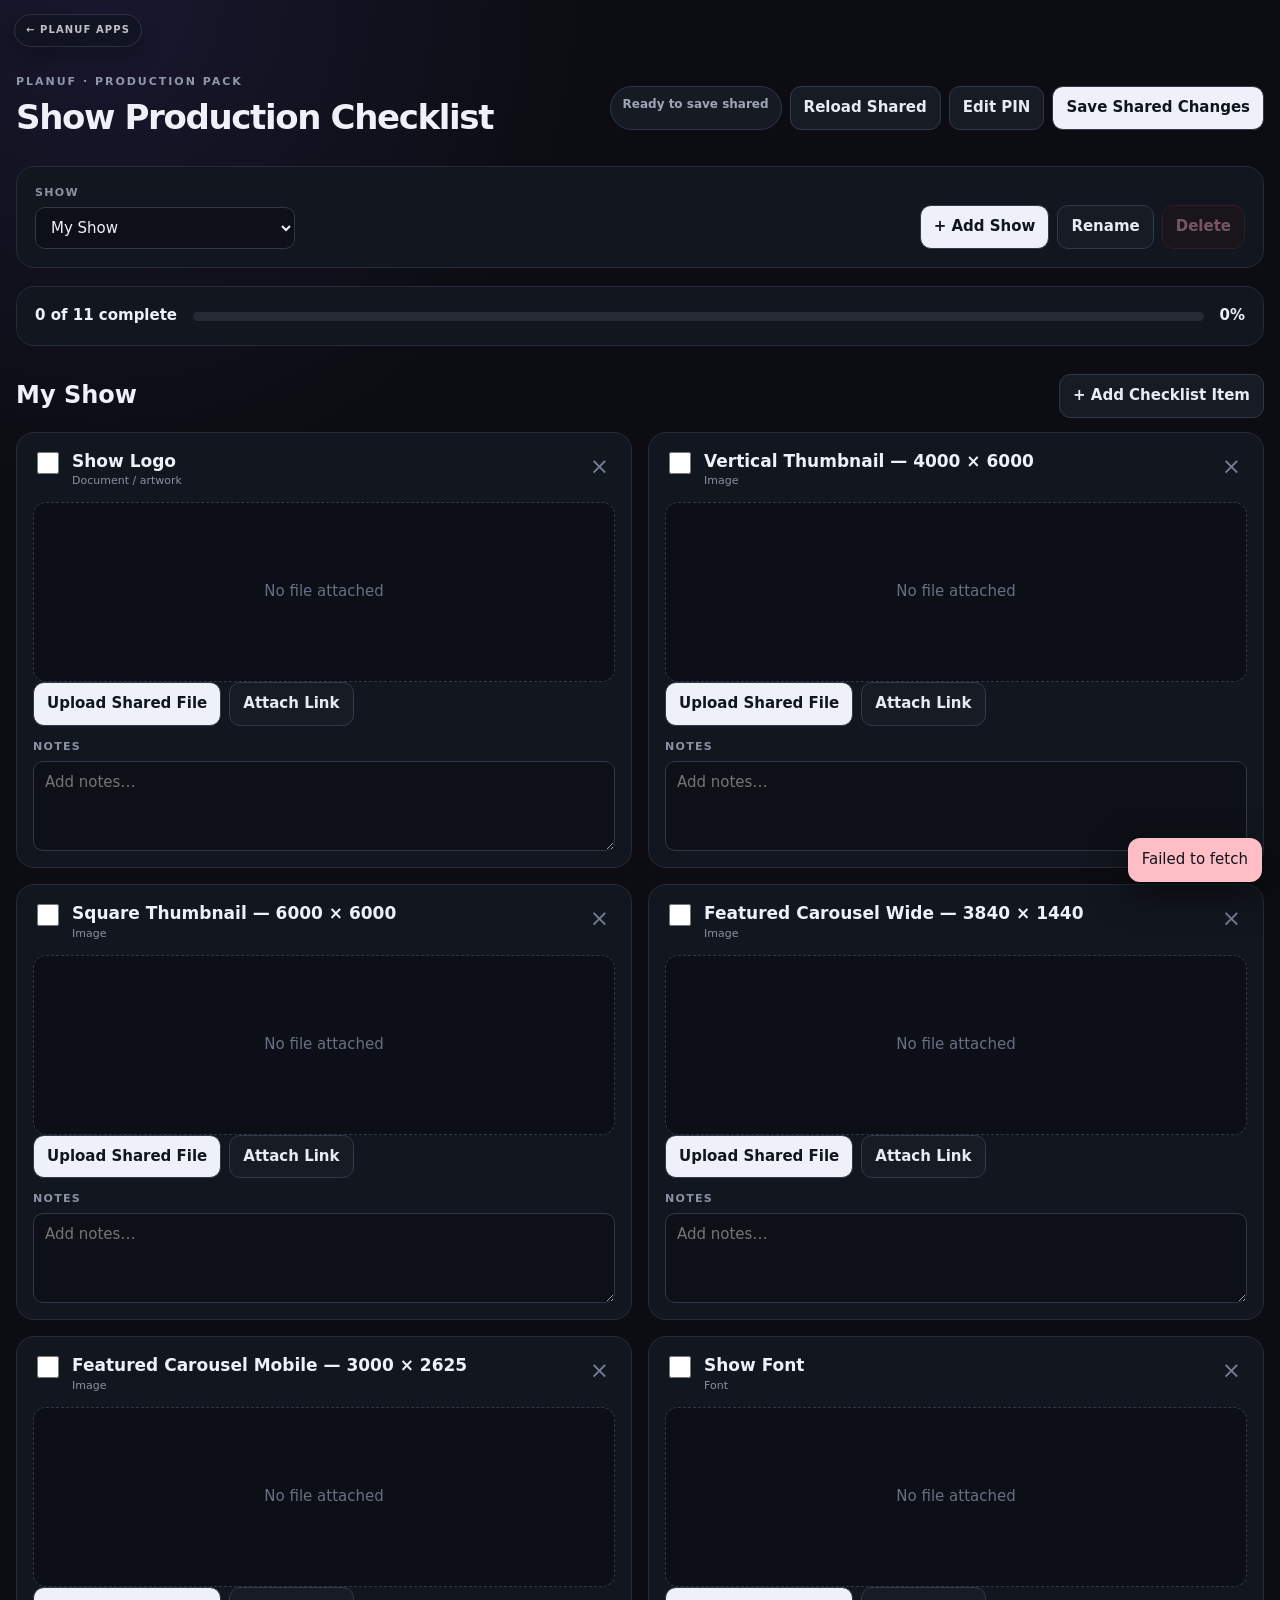
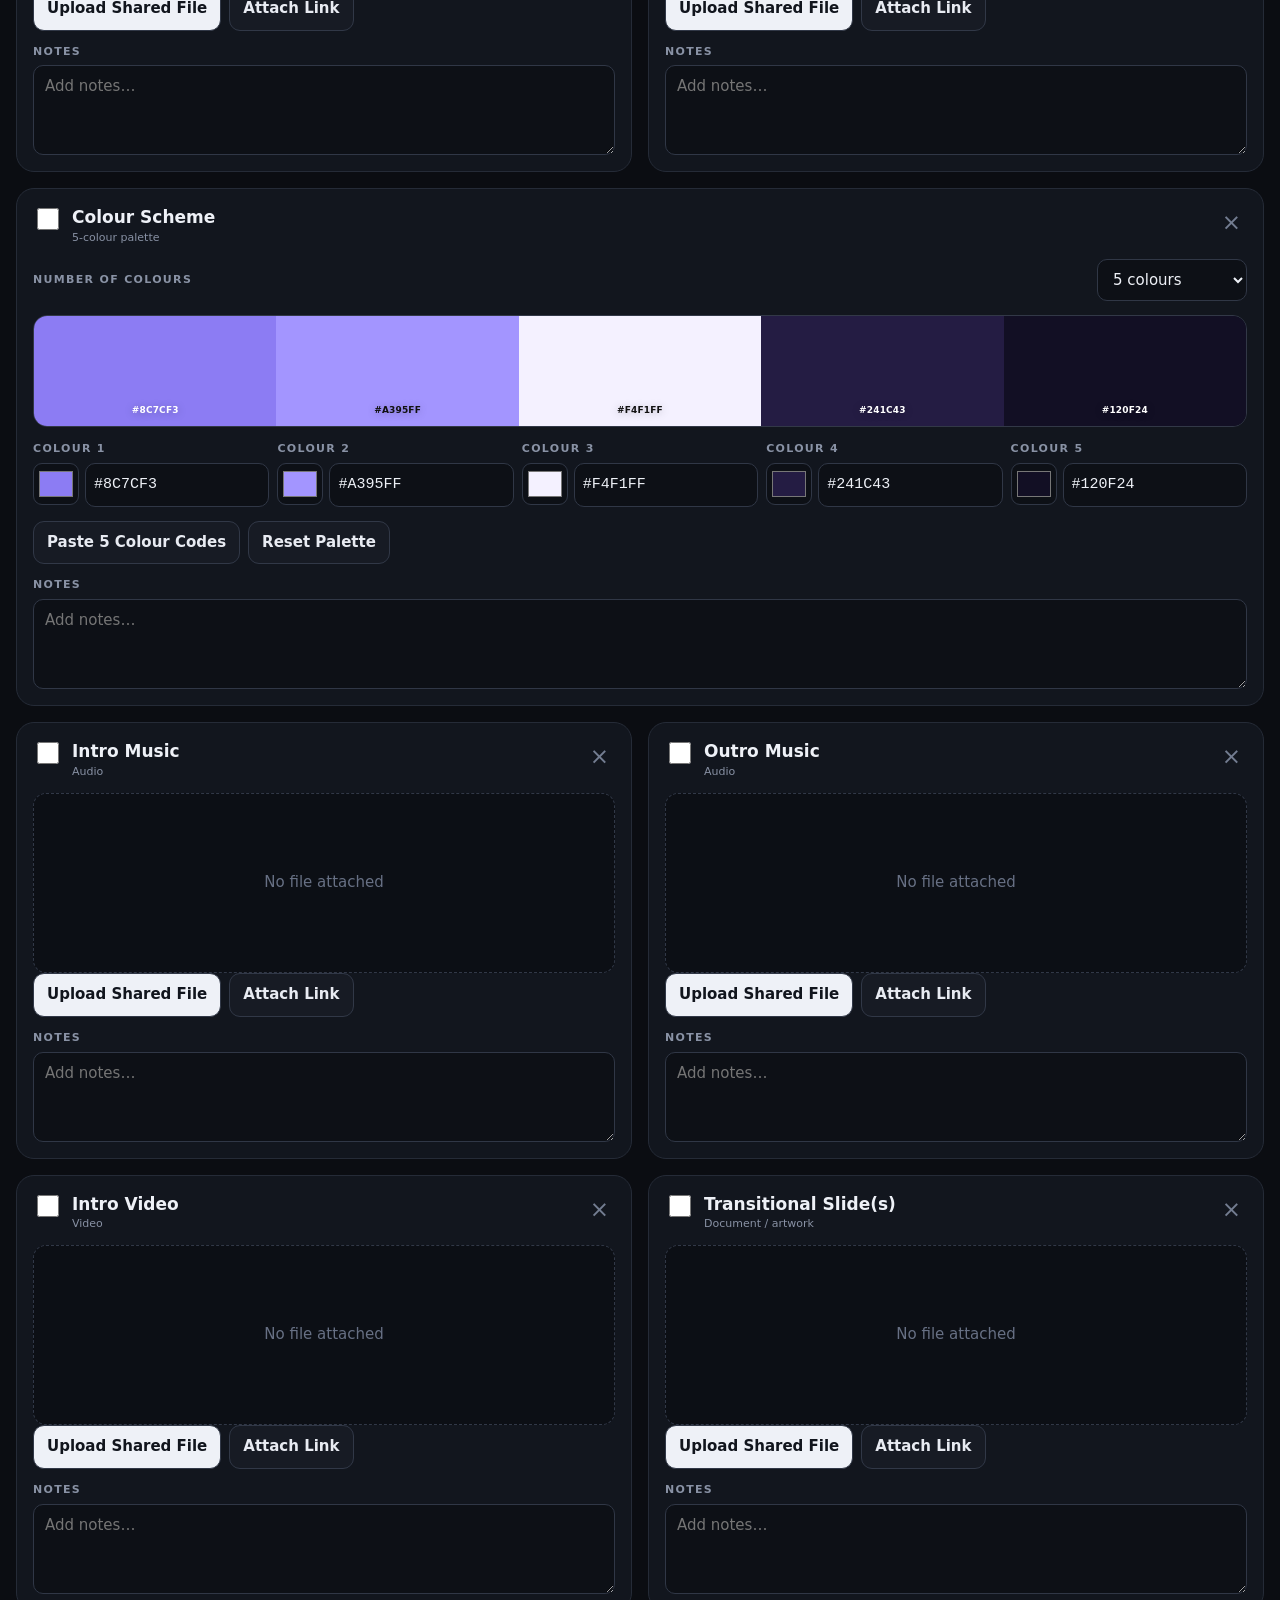
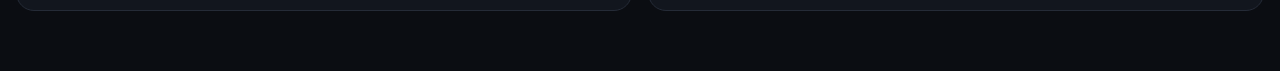
==== commit b71cc194: "Load 10-colour palette checklist build" ====
--- a/checklist/index.html
+++ b/checklist/index.html
@@ -6,7 +6,7 @@
   <meta name="theme-color" content="#0b0d12">
   <meta http-equiv="Cache-Control" content="no-cache, no-store, must-revalidate">
   <title>Show Production Checklist</title>
-  <link rel="stylesheet" href="./styles.css?v=4">
+  <link rel="stylesheet" href="./styles-v5.css?v=5">
 </head>
 <body>
   <a class="planuf-hub-link" href="../">← PLANUF APPS</a>
@@ -36,7 +36,7 @@
       <div class="dialogactions"><button id="forgetPin" type="button" class="btn danger">Forget PIN</button><button type="button" class="btn alt" data-close="pinDialog">Cancel</button><button class="btn" type="submit">Use PIN</button></div>
     </form>
   </dialog>
-  <script src="./config.js?v=4"></script>
-  <script src="./app.js?v=4"></script>
+  <script src="./config.js?v=5"></script>
+  <script src="./app-v5.js?v=5"></script>
 </body>
 </html>
--- a/checklist/styles-v5.css
+++ b/checklist/styles-v5.css
@@ -0,0 +1,6 @@
+*{box-sizing:border-box}
+:root{font-family:Inter,ui-sans-serif,system-ui,-apple-system,BlinkMacSystemFont,"Segoe UI",sans-serif;color:#eef1f7;background:#0b0d12}
+body{margin:0;background:radial-gradient(circle at 8% 0,rgba(124,97,255,.12),transparent 30rem),#0b0d12;color:#eef1f7;font-size:15px;line-height:1.45}
+button,input,select,textarea{font:inherit}.shell{width:min(1280px,calc(100% - 32px));margin:auto;padding:74px 0 60px}.planuf-hub-link{position:fixed;left:14px;top:14px;z-index:1000;display:inline-flex;align-items:center;padding:8px 11px;border:1px solid #343b4b;border-radius:999px;background:rgba(17,21,29,.88);color:#eef1f7;text-decoration:none;font-size:10px;font-weight:800;letter-spacing:.11em;backdrop-filter:blur(12px);box-shadow:0 8px 24px #0005;opacity:.78}.planuf-hub-link:hover{opacity:1}.top{display:flex;gap:20px;align-items:center;justify-content:space-between;margin-bottom:24px}.eyebrow{font-size:11px;letter-spacing:.18em;color:#8f98ab;font-weight:800}.top h1{margin:3px 0 0;font-size:34px;letter-spacing:-.04em}.actions,.toolbar,.assetbuttons{display:flex;gap:8px;flex-wrap:wrap}.btn{border:1px solid #313847;background:#eef1f7;color:#11151d;padding:10px 13px;border-radius:11px;font-weight:800;cursor:pointer}.btn.alt{background:#171b24;color:#e8ebf2}.btn.danger{background:#241417;color:#ffb0bb;border-color:#522831}.btn:disabled{opacity:.42;cursor:not-allowed}.status{border:1px solid #303646;background:#161a22;color:#9da6b8;border-radius:999px;padding:9px 12px;font-size:12px;font-weight:800}.status.dirty{color:#ffd58a;border-color:#5a4728}.status.ok{color:#92e3b2;border-color:#28503b}.status.bad{color:#ffadb7;border-color:#5d2931}.panel{background:#12161e;border:1px solid #252b37;border-radius:18px;padding:18px}.showbar{display:flex;gap:14px;align-items:end;justify-content:space-between;margin-bottom:18px}.field{display:grid;gap:6px}.field span,.notes span,.colour-field>span,.palette-count>span{font-size:11px;text-transform:uppercase;letter-spacing:.12em;color:#8992a5;font-weight:800}select,input,textarea{width:100%;background:#0d1016;color:#eef1f7;border:1px solid #303746;border-radius:10px;padding:10px 11px}.showpick{min-width:260px}.progress{display:grid;grid-template-columns:auto 1fr auto;gap:16px;align-items:center;margin-bottom:28px}.track{height:9px;background:#252a34;border-radius:999px;overflow:hidden}.bar{height:100%;background:linear-gradient(90deg,#8c7cf3,#b2a8ff);width:0;transition:width .2s}.heading{display:flex;justify-content:space-between;align-items:center;margin:0 0 14px}.heading h2{margin:0;font-size:24px}.grid{display:grid;grid-template-columns:repeat(2,minmax(0,1fr));gap:16px}.card{background:#12161e;border:1px solid #252b37;border-radius:18px;padding:16px;display:grid;gap:13px}.cardhead{display:grid;grid-template-columns:auto 1fr auto;gap:10px;align-items:start}.card h3{margin:0;font-size:17px}.kind{font-size:11px;color:#8891a4}.check{width:22px;height:22px;accent-color:#8c7cf3}.x{border:0;background:transparent;color:#737d91;font-size:23px;cursor:pointer}.content-slot{display:grid;gap:12px}.preview{min-height:180px;background:#0c0f15;border:1px dashed #313847;border-radius:13px;display:grid;place-items:center;overflow:hidden;color:#677084;text-align:center;padding:12px}.preview img,.preview video{max-width:100%;max-height:320px}.preview audio{width:100%}.preview iframe{width:100%;height:300px;border:0;background:white}.fontsample{font-size:38px;line-height:1.1;text-align:center;padding:20px}.meta{font-size:12px;color:#8992a5;overflow-wrap:anywhere}.notes{display:grid;gap:6px}.notes textarea{min-height:90px;resize:vertical}.palette-editor{display:grid;gap:14px}.palette-count{display:grid;grid-template-columns:minmax(0,1fr) 150px;gap:12px;align-items:center}.palette-count>span{margin:0}.palette-count-select{width:150px}.palette-strip{display:grid;min-height:112px;border-radius:14px;overflow:hidden;border:1px solid #323847}.palette-swatch{position:relative;display:flex;align-items:flex-end;justify-content:center;padding:9px 4px;min-width:0}.palette-swatch span{font-size:9px;font-weight:900;letter-spacing:.02em;text-shadow:0 1px 8px #0004;white-space:nowrap}.palette-fields{display:grid;grid-template-columns:repeat(2,minmax(0,1fr));gap:8px}.colour-field{display:grid;gap:6px}.colour-controls{display:grid;grid-template-columns:46px minmax(0,1fr);gap:6px}.colour-picker{height:42px;padding:3px;border-radius:9px;cursor:pointer}.colour-code{font-family:ui-monospace,SFMono-Regular,Menlo,monospace;text-transform:uppercase;padding-inline:8px}.card-palette{grid-column:1/-1}.card-palette .palette-fields{grid-template-columns:repeat(5,minmax(0,1fr))}.empty{padding:50px;text-align:center;color:#747d90;border:1px dashed #303746;border-radius:18px}.toastbox{position:fixed;right:18px;bottom:18px;display:grid;gap:8px;z-index:2000}.toast{background:#e9ecf2;color:#11151d;border-radius:12px;padding:11px 14px;box-shadow:0 12px 35px #0008;max-width:380px}.toast.err{background:#ffbdc5}dialog{background:#151922;color:#eef1f7;border:1px solid #323a49;border-radius:16px;padding:20px;min-width:min(430px,calc(100vw - 30px))}dialog::backdrop{background:#000a}dialog form{display:grid;gap:14px}dialog h2{margin:0}.dialogactions{display:flex;justify-content:flex-end;gap:8px;flex-wrap:wrap}
+@media(max-width:1050px){.card-palette .palette-fields{grid-template-columns:repeat(3,minmax(0,1fr))}.palette-swatch span{font-size:8px}}
+@media(max-width:760px){.shell{width:min(100% - 20px,1280px);padding-top:68px}.top,.showbar{align-items:stretch;flex-direction:column}.grid{grid-template-columns:1fr}.progress{grid-template-columns:1fr}.showpick{min-width:0}.heading{align-items:flex-start;gap:12px;flex-direction:column}.card-palette{grid-column:auto}.card-palette .palette-fields{grid-template-columns:1fr}.palette-count{grid-template-columns:1fr}.palette-count-select{width:100%}.palette-strip{min-height:82px;overflow-x:auto}.palette-swatch{min-width:54px}.palette-swatch span{font-size:8px;transform:rotate(-45deg);margin-bottom:9px}.actions .status{width:100%;text-align:center}.planuf-hub-link{left:9px;top:9px}}
